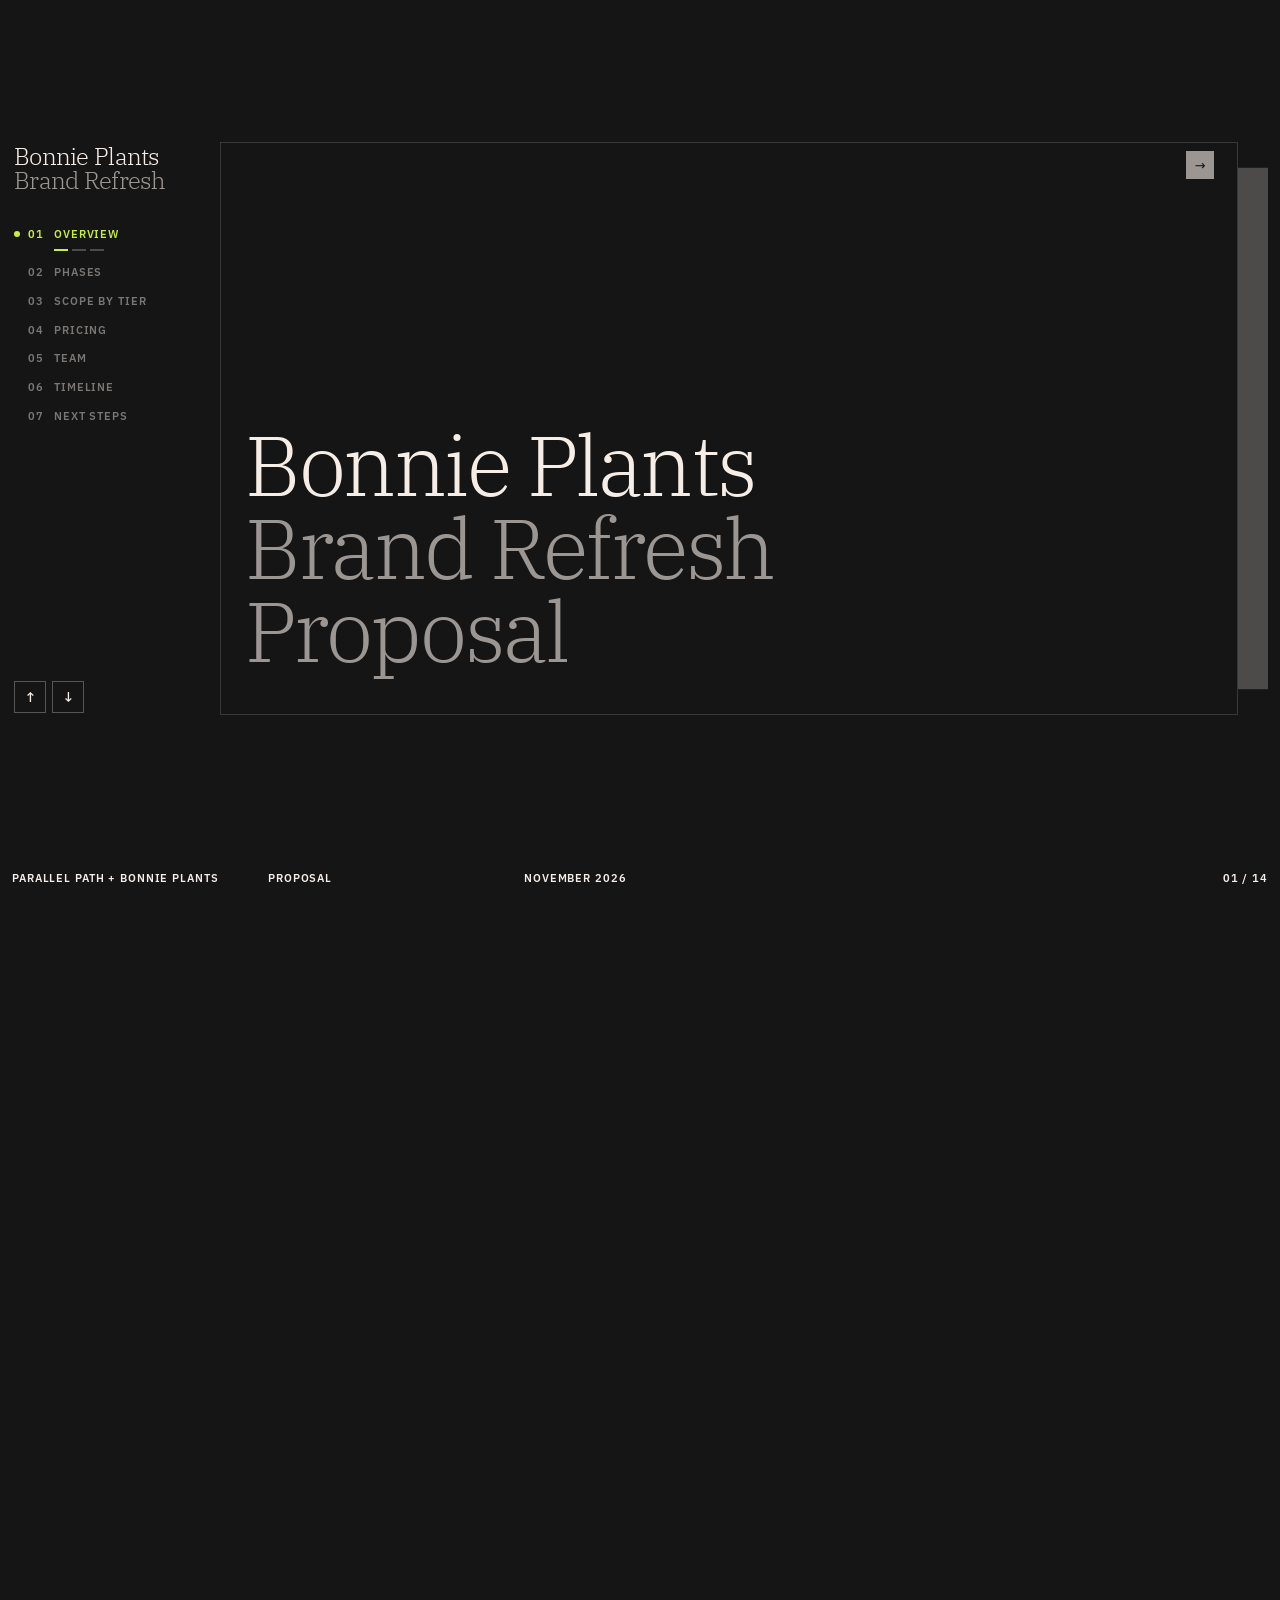
==== proposal/index.html @ 2f946bfd "Import pitch, research and proposal builds" ====
<!DOCTYPE html>
<html lang="en">
<head>
<meta charset="utf-8">
<meta name="viewport" content="width=device-width, initial-scale=1">
<meta name="robots" content="noindex, nofollow">
<meta name="description" content="Welcome to a world where wellness wins.">
<title>Bonnie Plants — Brand Refresh — Proposal</title>
<link rel="stylesheet" href="assets/css/proposal.css">
</head>
<body>

<!-- The proposal, as a deck to read ahead of a meeting. One .chapter per
     chapter, one .slide per slide. deck.js builds the index, the chapter
     label on every slide, the arrows and the page numbers. The copy in
     every slide is a placeholder. See CLAUDE.md. -->
<main class="deck" data-deck data-title="Bonnie Plants|Brand Refresh" aria-label="Bonnie Plants, Brand Refresh, Proposal">
  <div class="deck-stage">
    <nav class="deck-index" aria-label="Chapters"></nav>
    <div class="deck-frame">

      <!-- 01 Overview -->
      <section class="chapter" id="overview" data-name="Overview">

        <!-- Cover. No chapter label, no page number. -->
        <article class="slide slide-cover ground-night" data-kind="cover">
          <h1 class="display-2">
            <span>Bonnie Plants</span>
            <span class="muted">Brand Refresh</span>
            <span class="muted">Proposal</span>
          </h1>
        </article>

        <!-- What Bonnie asked for. Statement. -->
        <article class="slide ground-linen">
          <div class="cols">
            <div>
              <h2 class="display-4">What Bonnie asked for</h2>
              <p class="lead">Body copy.</p>
            </div>
            <div>
              <p class="body-large">Body copy.</p>
              <p class="body">Body copy.</p>
              <p class="body">Body copy.</p>
            </div>
          </div>
        </article>

        <!-- What Parallel Path proposes. Statement with a tile. -->
        <article class="slide ground-linen">
          <div class="cols">
            <div>
              <h2 class="display-4">What Parallel Path proposes</h2>
              <p class="lead">Body copy.</p>
            </div>
            <div>
              <p class="body-large">Body copy.</p>
              <p class="body">Body copy.</p>
              <div class="tile push">
                <h3 class="display-6">Headline</h3>
                <p class="body-small">Body copy.</p>
              </div>
            </div>
          </div>
        </article>

      </section>

      <!-- 02 Phases. One slide per phase: what happens, what Bonnie
           gets, how long it takes. -->
      <section class="chapter" id="phases" data-name="Phases">

        <article class="slide ground-linen">
          <div class="cols">
            <div>
              <h2 class="display-4">Define + Discover</h2>
              <p class="lead">Body copy.</p>
            </div>
            <div class="rows">
              <div class="row">
                <h3 class="display-6">What happens</h3>
                <ul class="lines body-small">
                  <li>Activity</li>
                  <li>Activity</li>
                  <li>Activity</li>
                </ul>
              </div>
              <div class="row">
                <h3 class="display-6">What Bonnie gets</h3>
                <ul class="lines body-small">
                  <li>Deliverable</li>
                  <li>Deliverable</li>
                  <li>Deliverable</li>
                </ul>
              </div>
              <div class="row">
                <h3 class="display-6">How long it takes</h3>
                <p class="body-small">TBD</p>
              </div>
            </div>
          </div>
        </article>

        <article class="slide ground-linen">
          <div class="cols">
            <div>
              <h2 class="display-4">Develop the Brand</h2>
              <p class="lead">Body copy.</p>
            </div>
            <div class="rows">
              <div class="row">
                <h3 class="display-6">What happens</h3>
                <ul class="lines body-small">
                  <li>Activity</li>
                  <li>Activity</li>
                  <li>Activity</li>
                </ul>
              </div>
              <div class="row">
                <h3 class="display-6">What Bonnie gets</h3>
                <ul class="lines body-small">
                  <li>Deliverable</li>
                  <li>Deliverable</li>
                  <li>Deliverable</li>
                </ul>
              </div>
              <div class="row">
                <h3 class="display-6">How long it takes</h3>
                <p class="body-small">TBD</p>
              </div>
            </div>
          </div>
        </article>

        <article class="slide ground-linen">
          <div class="cols">
            <div>
              <h2 class="display-4">Enable + Activate</h2>
              <p class="lead">Body copy.</p>
            </div>
            <div class="rows">
              <div class="row">
                <h3 class="display-6">What happens</h3>
                <ul class="lines body-small">
                  <li>Activity</li>
                  <li>Activity</li>
                  <li>Activity</li>
                </ul>
              </div>
              <div class="row">
                <h3 class="display-6">What Bonnie gets</h3>
                <ul class="lines body-small">
                  <li>Deliverable</li>
                  <li>Deliverable</li>
                  <li>Deliverable</li>
                </ul>
              </div>
              <div class="row">
                <h3 class="display-6">How long it takes</h3>
                <p class="body-small">TBD</p>
              </div>
            </div>
          </div>
        </article>

      </section>

      <!-- 03 Scope by tier. One slide per tier, one row per item in the
           RFP. -->
      <section class="chapter" id="scope" data-name="Scope by tier">

        <article class="slide ground-linen">
          <div class="cols">
            <div>
              <h2 class="display-4">Must have</h2>
              <p class="lead">Body copy.</p>
            </div>
            <div class="rows">
              <div class="row">
                <h3 class="display-6">Brand strategy</h3>
                <p class="body-small">Body copy.</p>
              </div>
              <div class="row">
                <h3 class="display-6">Master brand refresh</h3>
                <p class="body-small">Body copy.</p>
              </div>
              <div class="row">
                <h3 class="display-6">Portfolio architecture</h3>
                <p class="body-small">Body copy.</p>
              </div>
              <div class="row">
                <h3 class="display-6">Sub brand system</h3>
                <p class="body-small">Body copy.</p>
              </div>
              <div class="row">
                <h3 class="display-6">Brand and sub brand guidelines</h3>
                <p class="body-small">Body copy.</p>
              </div>
            </div>
          </div>
        </article>

        <article class="slide ground-linen">
          <div class="cols">
            <div>
              <h2 class="display-4">Should have</h2>
              <p class="lead">Body copy.</p>
            </div>
            <div class="rows">
              <div class="row">
                <h3 class="display-6">Messaging framework</h3>
                <p class="body-small">Body copy.</p>
              </div>
              <div class="row">
                <h3 class="display-6">Design principles</h3>
                <p class="body-small">Body copy.</p>
              </div>
              <div class="row">
                <h3 class="display-6">Retail and digital examples</h3>
                <p class="body-small">Body copy.</p>
              </div>
              <div class="row">
                <h3 class="display-6">Governance toolkit</h3>
                <p class="body-small">Body copy.</p>
              </div>
              <div class="row">
                <h3 class="display-6">GTM strategy</h3>
                <p class="body-small">Body copy.</p>
              </div>
            </div>
          </div>
        </article>

        <article class="slide ground-linen">
          <div class="cols">
            <div>
              <h2 class="display-4">Nice to have</h2>
              <p class="lead">Body copy.</p>
            </div>
            <div class="rows">
              <div class="row">
                <h3 class="display-6">Path to $500M vision</h3>
                <p class="body-small">Body copy.</p>
              </div>
              <div class="row">
                <h3 class="display-6">Innovation naming system</h3>
                <p class="body-small">Body copy.</p>
              </div>
              <div class="row">
                <h3 class="display-6">PR plans</h3>
                <p class="body-small">Body copy.</p>
              </div>
              <div class="row">
                <h3 class="display-6">Internal buy-in communication</h3>
                <p class="body-small">Body copy.</p>
              </div>
            </div>
          </div>
        </article>

      </section>

      <!-- 04 Pricing. A table of the three tiers. -->
      <section class="chapter" id="pricing" data-name="Pricing">

        <article class="slide ground-slate">
          <h2 class="display-4">Pricing</h2>
          <div class="push">
            <table class="table">
              <thead>
                <tr>
                  <th class="label" scope="col">Tier</th>
                  <th class="label num" scope="col">Fee</th>
                </tr>
              </thead>
              <tbody>
                <tr>
                  <td>
                    <h3 class="display-5">Must have</h3>
                    <p class="body-small muted" style="--tone: 80">Body copy.</p>
                  </td>
                  <td class="num"><p class="display-5 in-lime">Fee</p></td>
                </tr>
                <tr>
                  <td>
                    <h3 class="display-5">Should have</h3>
                    <p class="body-small muted" style="--tone: 80">Body copy.</p>
                  </td>
                  <td class="num"><p class="display-5 in-lime">Fee</p></td>
                </tr>
                <tr>
                  <td>
                    <h3 class="display-5">Nice to have</h3>
                    <p class="body-small muted" style="--tone: 80">Body copy.</p>
                  </td>
                  <td class="num"><p class="display-5 in-lime">Fee</p></td>
                </tr>
              </tbody>
            </table>
            <p class="body-small muted">Body copy.</p>
          </div>
        </article>

      </section>

      <!-- 05 Team. One column per person. -->
      <section class="chapter" id="team" data-name="Team">

        <article class="slide ground-linen">
          <h2 class="display-4">Your team at Parallel Path</h2>
          <div class="people push">
            <div class="person">
              <div class="placeholder"><span class="small-heading">Photo</span></div>
              <p class="subhead">Name</p>
              <p class="label">Role</p>
            </div>
            <div class="person">
              <div class="placeholder"><span class="small-heading">Photo</span></div>
              <p class="subhead">Name</p>
              <p class="label">Role</p>
            </div>
            <div class="person">
              <div class="placeholder"><span class="small-heading">Photo</span></div>
              <p class="subhead">Name</p>
              <p class="label">Role</p>
            </div>
            <div class="person">
              <div class="placeholder"><span class="small-heading">Photo</span></div>
              <p class="subhead">Name</p>
              <p class="label">Role</p>
            </div>
          </div>
        </article>

      </section>

      <!-- 06 Timeline. One row per milestone, the date on the left. -->
      <section class="chapter" id="timeline" data-name="Timeline">

        <article class="slide ground-linen">
          <h2 class="display-4">Timeline</h2>
          <div class="rows push">
            <div class="row pair">
              <p class="subhead">TBD</p>
              <div>
                <h3 class="display-6">Kickoff</h3>
                <p class="body-small">Body copy.</p>
              </div>
            </div>
            <div class="row pair">
              <p class="subhead">TBD</p>
              <div>
                <h3 class="display-6">Define + Discover</h3>
                <p class="body-small">Body copy.</p>
              </div>
            </div>
            <div class="row pair">
              <p class="subhead">TBD</p>
              <div>
                <h3 class="display-6">Develop the Brand</h3>
                <p class="body-small">Body copy.</p>
              </div>
            </div>
            <div class="row pair">
              <p class="subhead">TBD</p>
              <div>
                <h3 class="display-6">Enable + Activate</h3>
                <p class="body-small">Body copy.</p>
              </div>
            </div>
          </div>
        </article>

      </section>

      <!-- 07 Next steps -->
      <section class="chapter" id="next-steps" data-name="Next steps">

        <article class="slide ground-linen">
          <div class="cols">
            <div>
              <h2 class="display-4">Next steps</h2>
              <p class="lead">Body copy.</p>
            </div>
            <div class="rows">
              <div class="row">
                <h3 class="display-6">Headline</h3>
                <p class="body-small">Body copy.</p>
              </div>
              <div class="row">
                <h3 class="display-6">Headline</h3>
                <p class="body-small">Body copy.</p>
              </div>
              <div class="row">
                <h3 class="display-6">Headline</h3>
                <p class="body-small">Body copy.</p>
              </div>
            </div>
          </div>
        </article>

        <!-- Closing. The wordmark runs across the foot. -->
        <article class="slide slide-close ground-slate">
          <h2 class="display-3">Headline</h2>
          <p class="lead muted" style="--tone: 80">Body copy.</p>
          <img class="wordmark" src="assets/img/parallel-path-wordmark.svg" alt="Parallel Path">
        </article>

      </section>

    </div>
  </div>
  <div class="deck-track"></div>
</main>

<!-- The frame text. deck.js repeats these labels at the foot of every
     printed page. -->
<footer class="deck-foot label">
  <span>Parallel Path + Bonnie Plants</span>
  <span>Proposal</span>
  <span>November 2026</span>
  <span class="deck-page" aria-hidden="true"></span>
</footer>

<script src="assets/js/deck.js"></script>
</body>
</html>
---- proposal/assets/css/proposal.css ----
/* Bonnie Plants proposal deck.
   Standalone. Nothing here links to another Parallel Path page or
   stylesheet. The look is the pitch deck's: the same type classes, color
   tokens and grounds. The structure is a reading deck: chapters, an
   index beside the slides, and slides whose content reflows.

   Sizes inside a slide are written in cqw, a hundredth of the slide's
   width, so a slide scales as one piece. N cqw is N / 100 * 1920 pixels
   of the pitch deck's 1920 canvas: 1.354cqw is its 26. */

/* ---------- FONTS ----------
   IBM Plex, bundled so the deck runs offline. Latin set only.
   Open Font License in assets/fonts/OFL.txt. */
@font-face { font-family: "IBM Plex Sans"; font-weight: 400; font-style: normal; font-display: swap;
  src: url("../fonts/ibm-plex-sans-latin-400-normal.woff2") format("woff2"); }
@font-face { font-family: "IBM Plex Sans"; font-weight: 500; font-style: normal; font-display: swap;
  src: url("../fonts/ibm-plex-sans-latin-500-normal.woff2") format("woff2"); }
@font-face { font-family: "IBM Plex Sans"; font-weight: 600; font-style: normal; font-display: swap;
  src: url("../fonts/ibm-plex-sans-latin-600-normal.woff2") format("woff2"); }
@font-face { font-family: "IBM Plex Serif"; font-weight: 300; font-style: normal; font-display: swap;
  src: url("../fonts/ibm-plex-serif-latin-300-normal.woff2") format("woff2"); }
@font-face { font-family: "IBM Plex Serif"; font-weight: 300; font-style: italic; font-display: swap;
  src: url("../fonts/ibm-plex-serif-latin-300-italic.woff2") format("woff2"); }

/* ---------- TOKENS ---------- */
:root {
  color-scheme: dark;

  /* Parallel Path brand colors, as in the pitch deck. */
  --night:  #151515;
  --linen:  #F6EDE6;
  --slate:  #233D4D;  /* Cadet */
  --teal:   #3C6E71;  /* Current. Not used on this deck. */
  --lime:   #C6EB4C;  /* Spring. Dark grounds only, on whole elements. */
  --coral:  #E1885E;
  --sand:   #D0A684;
  --oat:    #E6DACB;  /* Placeholder blocks and tiles */

  --serif: "IBM Plex Serif", Georgia, serif;
  --sans:  "IBM Plex Sans", system-ui, sans-serif;

  --gap: 12px;      /* around the deck and between stacked slides */
  --foot-h: 44px;   /* the footer, while the deck is live */
}

/* ---------- PAGE ----------
   Night around the slides, as around the pitch deck. */
html { background: var(--night); -webkit-text-size-adjust: 100%; }
body {
  margin: 0;
  padding: var(--gap);
  background: var(--night);
  color: var(--linen);
  font-family: var(--sans);
  -webkit-font-smoothing: antialiased;
  text-rendering: optimizeLegibility;
}
* { box-sizing: border-box; }
img { display: block; max-width: 100%; }

/* ---------- DECK ----------
   <main class="deck" data-deck data-title="Client|Project">
     <div class="deck-stage">
       <nav class="deck-index"> built by deck.js </nav>
       <div class="deck-frame">
         <section class="chapter" data-name="..."> one or more .slide </section>
       </div>
     </div>
     <div class="deck-track"> built by deck.js </div>
   </main>
   <footer class="deck-foot label"> the frame text </footer>

   Without the script, on a small screen, and on paper, the slides run
   one after another. With the script on a wide screen the deck goes
   live (see LIVE). */
.deck { --step: 78svh; position: relative; max-width: 1640px; margin: 0 auto; }
.deck-index, .deck-track { display: none; }
.deck-frame { container-type: inline-size; display: flex; flex-direction: column; gap: var(--gap); }
.chapter { display: flex; flex-direction: column; gap: var(--gap); scroll-margin-top: var(--gap); }

/* ---------- SLIDE ----------
   A flex column. Content starts under the chapter label and reflows
   with the slide. --floor is 1 while the slides run as a plain stack,
   where each size holds a minimum in pixels and a slide grows to fit
   its content. Live and on paper it is 0, so the slide is a fixed 16:9
   and every size scales with it. */
.slide {
  --bg: var(--linen);
  --ink: var(--slate);
  --mark: var(--slate);
  --floor: 1;
  --sw: 100cqw;                                /* the slide's own width */
  --rule: max(0.104cqw, 1px);                  /* the pitch deck's 2 */
  --soft: color-mix(in srgb, var(--ink) 30%, transparent);
  position: relative;
  container-type: inline-size;
  overflow: clip;
  display: flex;
  flex-direction: column;
  aspect-ratio: 16 / 9;
  /* The pitch deck's content area: 100 down, 48 in, 80 up. */
  padding:
    max(calc(var(--sw) * 0.052), calc(56px * var(--floor)))
    max(calc(var(--sw) * 0.025), calc(20px * var(--floor)))
    max(calc(var(--sw) * 0.042), calc(28px * var(--floor)));
  background: var(--bg);
  color: var(--ink);
}
.slide * { margin: 0; }

/* Grounds. One per slide. Light grounds take Slate ink. Dark grounds
   take Linen ink, and Lime is theirs alone. */
.ground-linen   { --bg: var(--linen); --ink: var(--slate); --mark: var(--slate); }
.ground-lime    { --bg: var(--lime);  --ink: var(--slate); --mark: var(--slate); }
.ground-coral   { --bg: var(--coral); --ink: var(--slate); --mark: var(--slate); }
.ground-night   { --bg: var(--night); --ink: var(--linen); --mark: var(--lime); }
.ground-slate   { --bg: var(--slate); --ink: var(--linen); --mark: var(--lime); }
/* Kept so every ground class from the pitch deck exists here. Teal is
   not used on this deck. */
.ground-teal    { --bg: var(--teal);  --ink: var(--linen); --mark: var(--lime); }

/* A Night slide on the Night page shows its edge. */
@media screen {
  .ground-night { outline: 1px solid color-mix(in srgb, var(--linen) 16%, transparent); outline-offset: -1px; }
}

/* ---------- FRAME ----------
   Written by deck.js on every slide. Never write it by hand. */

/* The chapter label, top left: "02  Phases". */
.slide-head {
  position: absolute;
  top: max(1.56cqw, calc(20px * var(--floor)));
  left: max(2.5cqw, calc(20px * var(--floor)));
  white-space: pre;
}
/* The print line at the foot. The footer's labels and the page number,
   on the pitch deck's five columns. Shown only on paper. */
.slide-foot {
  display: none;
  position: absolute;
  left: 2.5cqw;
  right: 2.5cqw;
  bottom: 1.56cqw;
  grid-template-columns: repeat(5, 1fr);
}
.slide-foot .slide-page { grid-column: 5; justify-self: end; }
/* The arrows that move one slide. Shown only while live. */
.slide-nav { display: none; }

/* The footer. The frame text, in the label style. Stacked, it closes
   the page. Live, it pins to the foot of the window (see LIVE). */
.deck-foot {
  max-width: 1640px;
  margin: 0 auto;
  padding: 20px 0 8px;
  display: flex;
  flex-wrap: wrap;
  gap: 6px 32px;
}

/* ---------- TYPE ----------
   The pitch deck's classes and faces. Each size is the pitch deck's,
   over 1920, with a minimum for the stacked run. */
.display-1, .display-2, .display-3, .display-4, .display-5, .display-6, .quote {
  font-family: var(--serif);
  font-weight: 300;
  line-height: 0.98;
  letter-spacing: -0.03em;
  /* Browsers drop the fi and fl ligatures once type is letter-spaced. */
  font-feature-settings: "liga" 1;
}
.display-1 { font-size: max(11.25cqw, calc(56px * var(--floor))); }
.display-2 { font-size: max(8.75cqw,  calc(48px * var(--floor))); }
.display-3 { font-size: max(7.08cqw,  calc(42px * var(--floor))); }
.display-4 { font-size: max(5.42cqw,  calc(36px * var(--floor))); }
.display-5 { font-size: max(3.54cqw,  calc(28px * var(--floor))); }
.display-6 { font-size: max(2.19cqw,  calc(22px * var(--floor))); }
.quote     { font-size: max(5.42cqw,  calc(32px * var(--floor))); font-style: italic; }

.lead          { font: 500 max(2.08cqw,  calc(20px * var(--floor))) / 1.2  var(--sans); letter-spacing: -0.01em; font-feature-settings: "liga" 1; }
.subhead       { font: 500 max(1.56cqw,  calc(18px * var(--floor))) / 1.34 var(--sans); letter-spacing: -0.01em; font-feature-settings: "liga" 1; }
.small-heading { font: 500 max(1.04cqw,  calc(14px * var(--floor))) / 1.34 var(--sans); }
.body-large    { font: 400 max(1.875cqw, calc(19px * var(--floor))) / 1.24 var(--sans); }
.body          { font: 400 max(1.354cqw, calc(16px * var(--floor))) / 1.34 var(--sans); }
.body-small    { font: 400 max(1.25cqw,  calc(15px * var(--floor))) / 1.34 var(--sans); }
.label {
  font: 600 max(0.625cqw, 10px) / 1.34 var(--sans);
  letter-spacing: 0.08em;
  text-transform: uppercase;
}
/* Outside a slide the label has no slide to scale with. */
.deck-foot, .deck-index { font-size: 11px; }

/* Secondary text. The ink at 60 percent. For another strength, set
   --tone: <p class="muted" style="--tone: 80">. */
.muted { color: color-mix(in srgb, var(--ink) calc(var(--tone, 60) * 1%), transparent); }

/* Color on a whole element. Lime on dark grounds only. */
.in-lime  { color: var(--lime); }
.in-linen { color: var(--linen); }
.in-night { color: var(--night); }
.in-slate { color: var(--slate); }

/* ---------- LAYOUT ----------
   A slide is its headline, then one block. Text runs in two columns at
   most. Cards and panels stack, never side by side. */

/* Space under a headline, and between the paragraphs that follow. */
.slide > :is(h1, h2) + *,
.cols > * > :is(h1, h2) + * { margin-top: max(1.67cqw, calc(16px * var(--floor))); }
.slide p + p,
.slide p + .tile,
.slide .tile + p { margin-top: max(1.04cqw, calc(12px * var(--floor))); }
.slide p { max-width: 38em; }

/* Two columns. Headline and lead on the left, the block on the right,
   as on the pitch deck's "Rows, a title and a line". */
.cols {
  flex: 1 1 auto;
  min-height: 0;
  display: grid;
  grid-template-columns: 1fr 1fr;
  column-gap: 4.17cqw;
}
.cols > * { display: flex; flex-direction: column; min-width: 0; min-height: 0; }

/* Pushes a block to the foot of the slide or of its column. The padding
   holds a gap above it when the slide grows to fit. */
.push { margin-top: auto !important; padding-top: max(2.9cqw, calc(28px * var(--floor))); }

/* ---------- BLOCKS ---------- */

/* Ruled rows. A thin rule the full width of the column, a serif title,
   and a line or a list beneath. */
.rows { display: flex; flex-direction: column; }
.row {
  border-top: var(--rule) solid var(--ink);
  padding: max(1.25cqw, calc(14px * var(--floor))) 0 max(1.56cqw, calc(18px * var(--floor)));
}
.row > * + *,
.row.pair > div > * + * { margin-top: max(0.63cqw, calc(8px * var(--floor))); }

/* A row with a date or a short label on the left. */
.row.pair {
  display: grid;
  grid-template-columns: 30% 1fr;
  column-gap: 2.08cqw;
  align-items: baseline;
}
.row.pair > * + * { margin-top: 0; }

/* A list inside a row or a column. One item per line, a soft rule
   between. */
.lines { list-style: none; padding: 0; }
.lines li { padding: max(0.52cqw, calc(7px * var(--floor))) 0; }
.lines li:first-child { padding-top: 0; }
.lines li:last-child { padding-bottom: 0; }
.lines li + li { border-top: var(--rule) solid var(--soft); }

/* A table. Label headings, ruled rows, figures on the right. */
.table { width: 100%; border-collapse: collapse; }
.table th { padding: 0 0 max(0.83cqw, calc(10px * var(--floor))); text-align: left; }
.table td {
  border-top: var(--rule) solid var(--ink);
  padding: max(1.25cqw, calc(14px * var(--floor))) 0 max(1.56cqw, calc(18px * var(--floor)));
  vertical-align: top;
}
.table td > * + * { margin-top: max(0.63cqw, calc(8px * var(--floor))); }
.table .num { text-align: right; white-space: nowrap; padding-left: 2.08cqw; }
.table + p { margin-top: max(1.25cqw, calc(14px * var(--floor))); }

/* A flat sand panel behind a title and a line. Full width of its
   column. .is-tint is for dark grounds. */
.tile {
  padding: max(1.67cqw, calc(18px * var(--floor)));
  background: var(--oat);
  color: var(--slate);
}
.tile > * + * { margin-top: max(0.63cqw, calc(8px * var(--floor))); }
.tile.is-tint { background: color-mix(in srgb, var(--ink) 12%, transparent); color: var(--ink); }

/* Where an image, a chart or a photo goes once it exists. The label
   inside says what belongs there. .is-tint is for dark grounds. */
.placeholder {
  padding: max(1.25cqw, calc(12px * var(--floor)));
  background: var(--oat);
  color: var(--slate);
}
.placeholder.is-tint { background: color-mix(in srgb, var(--ink) 12%, transparent); color: var(--ink); }
/* A photo. It fills its box and crops to fit. */
.photo { width: 100%; object-fit: cover; }

/* People. One column per person: a photo block, a name, a role. The
   blocks give up height before the slide overflows, so three to six
   people fit one row. */
.people {
  flex: 0 1 auto;
  min-height: 0;
  display: grid;
  grid-auto-flow: column;
  grid-auto-columns: minmax(0, 1fr);
  grid-template-rows: minmax(0, 1fr);
  column-gap: 1.25cqw;
}
.person { display: flex; flex-direction: column; min-height: 0; }
.person > .placeholder,
.person > .photo { flex: 0 1 auto; min-height: 0; aspect-ratio: 3 / 4; }
.person > .subhead { margin-top: max(1.15cqw, calc(12px * var(--floor))); }
.person > .label { margin-top: max(0.42cqw, calc(4px * var(--floor))); }

/* ---------- COVER AND CLOSE ---------- */

/* The cover. The title sits at the foot, one line per part: client,
   project, page. An <img class="slide-media"> ahead of the title fills
   the slide behind it. */
.slide-cover { justify-content: flex-end; }
.slide-cover h1 { position: relative; }
.slide-cover h1 > span { display: block; }
.slide-media {
  position: absolute;
  inset: 0;
  width: 100%;
  height: 100%;
  max-width: none;
  object-fit: cover;
  opacity: 0.5;
}

/* The closing slide. The Parallel Path wordmark runs the full width of
   the foot and off its edges, as on the pitch deck's opening slide. */
.slide-close { padding-bottom: 19cqw; }
.wordmark {
  position: absolute;
  left: -2.03cqw;
  bottom: -2.5cqw;
  width: 104.06cqw;
  max-width: none;
}

/* ---------- LIVE ----------
   A wide screen with the script running. The stage sticks under the top
   of the window and shows one slide at a time. The footer pins to the
   foot of the window, so it frames every slide. */
@media screen {
  html:has(.deck.is-live) { scroll-snap-type: y proximity; }
  body:has(.deck.is-live) { padding-bottom: calc(var(--foot-h) + var(--gap)); }
  body:has(.deck.is-live) .deck-foot {
    position: fixed;
    left: 0;
    right: 0;
    bottom: 0;
    z-index: 60;
    max-width: none;
    height: var(--foot-h);
    margin: 0;
    padding: 0 max(var(--gap), calc((100% - 1640px) / 2));
    display: grid;
    grid-template-columns: repeat(5, minmax(max-content, 1fr));
    align-items: center;
    gap: 0 24px;
    background: var(--night);
  }
  body:has(.deck.is-live) .deck-page { grid-column: 5; justify-self: end; font-variant-numeric: tabular-nums; }

  .deck.is-live {
    --stage-top: var(--gap);
    --stage-h: calc(100svh - var(--foot-h) - 2 * var(--gap));
  }
  .deck.is-live .deck-stage {
    position: sticky;
    top: var(--stage-top);
    height: var(--stage-h);
    display: grid;
    grid-template-columns: 196px 1fr;
    gap: var(--gap);
    align-items: center;
  }
  .deck.is-live .deck-track { display: block; margin-top: calc(-1 * var(--stage-h)); pointer-events: none; }
  .deck-stop { height: var(--step); scroll-snap-align: start; scroll-margin-top: var(--stage-top); }
  .deck-stop:last-child { height: var(--stage-h); }

  /* The index. The deck title, then the chapters in the label style of
     the pitch deck's section strip: quiet until current, then Lime with
     a dot. A pip per slide under the current chapter. */
  .deck.is-live .deck-index {
    display: flex;
    flex-direction: column;
    height: var(--slide-h, 100%);
    overflow: auto;
    padding: 2px 12px 2px 2px;
    position: relative;
    z-index: 5;
  }
  .deck-title {
    display: block;
    padding-bottom: 28px;
    font: 300 24px / 1.02 var(--serif);
    letter-spacing: -0.03em;
    font-feature-settings: "liga" 1;
    color: var(--linen);
    text-decoration: none;
  }
  .deck-title span { display: block; }
  .deck-title span + span { color: color-mix(in srgb, var(--linen) 60%, transparent); }
  .deck-link {
    display: grid;
    grid-template-columns: 26px 1fr;
    padding: 7px 0 7px 14px;
    position: relative;
    font: 600 11px / 1.34 var(--sans);
    letter-spacing: 0.08em;
    text-transform: uppercase;
    font-variant-numeric: tabular-nums;
    color: color-mix(in srgb, var(--linen) 45%, transparent);
    text-decoration: none;
    transition: color 0.2s ease;
  }
  .deck-link:hover { color: var(--linen); }
  .deck-link.on { color: var(--lime); }
  .deck-link.on::before {
    content: "";
    position: absolute;
    left: 0;
    top: 11px;
    width: 6px;
    height: 6px;
    border-radius: 50%;
    background: currentColor;
  }
  .deck-pips { grid-column: 2; display: none; gap: 4px; margin-top: 7px; }
  .deck-link.on .deck-pips { display: flex; }
  .deck-pips i { width: 14px; height: 2px; background: color-mix(in srgb, var(--linen) 25%, transparent); }
  .deck-pips i.on { background: var(--lime); }
  .deck-ctrl { margin-top: auto; padding-top: 14px; display: flex; gap: 6px; }

  /* Arrow buttons. Square, a thin rule around. */
  .deck-btn {
    appearance: none;
    -webkit-appearance: none;
    margin: 0;
    padding: 0;
    width: 32px;
    height: 32px;
    border: 1px solid color-mix(in srgb, var(--linen) 30%, transparent);
    border-radius: 0;
    background: transparent;
    color: var(--linen);
    font: 500 15px / 1 var(--sans);
    cursor: pointer;
    display: inline-grid;
    place-items: center;
    transition: border-color 0.15s ease, opacity 0.15s ease;
  }
  .deck-btn:hover { border-color: var(--linen); }
  .deck-btn:disabled { opacity: 0.35; cursor: default; border-color: color-mix(in srgb, var(--linen) 30%, transparent); }
  .deck-btn:focus-visible, .deck-index a:focus-visible { outline: 2px solid var(--lime); outline-offset: 2px; }

  /* The arrows inside a slide, top right, in the slide's own ink.
     Forward is the main move, so it is solid. */
  .deck.is-live .slide-nav {
    display: flex;
    gap: 6px;
    position: absolute;
    top: max(0.94cqw, 9px);
    right: 2.5cqw;
    z-index: 2;
    opacity: 0.6;
    transition: opacity 0.15s ease;
  }
  .deck.is-live .slide-nav:hover, .deck.is-live .slide-nav:focus-within { opacity: 1; }
  .slide-nav .deck-btn {
    width: max(2.2cqw, 28px);
    height: max(2.2cqw, 28px);
    font-size: max(1.04cqw, 13px);
    border-color: color-mix(in srgb, var(--ink) 35%, transparent);
    color: var(--ink);
  }
  .slide-nav .deck-btn:hover { border-color: var(--ink); }
  .slide-nav .deck-btn:not(.back) { background: var(--ink); border-color: var(--ink); color: var(--bg); }
  .slide-nav .deck-btn[hidden] { display: none; }
  .slide-nav .deck-btn:focus-visible { outline-color: var(--ink); }

  /* The frame. Chapters stack in one place and the current one shows.
     Room is left to the right of the slide for the slides behind it. */
  .deck.is-live .deck-frame { display: block; position: relative; align-self: stretch; container-type: size; }
  .deck.is-live .chapter {
    position: absolute;
    inset: 0;
    display: grid;
    place-items: center start;
    opacity: 0;
    visibility: hidden;
    transform: translateY(48px);
    transition: opacity 0.4s ease, transform 0.6s cubic-bezier(0.2, 0.7, 0.2, 1), visibility 0s linear 0.6s;
  }
  .deck.is-live .chapter.is-past { transform: translateY(-48px); }
  .deck.is-live .chapter.is-on { opacity: 1; visibility: visible; transform: none; transition-delay: 0s; }
  .deck.is-live .slide {
    --floor: 0;
    --sw: min(100cqw - 30px, 100cqh * 16 / 9);
    grid-area: 1 / 1;
    width: var(--sw);
    transform-origin: 100% 50%;
    transition: transform 0.55s cubic-bezier(0.2, 0.7, 0.2, 1), opacity 0.4s ease;
  }
  /* The slides still to come in the chapter sit behind the current one
     and show their edge only, each a step dimmer. */
  .deck.is-live .slide[data-depth="0"] { z-index: 3; }
  .deck.is-live .slide[data-depth="1"] { z-index: 2; opacity: 0.5; transform: translateX(15px) scale(0.955); }
  .deck.is-live .slide[data-depth="2"] { z-index: 1; opacity: 0.25; transform: translateX(30px) scale(0.91); }
  .deck.is-live .slide[data-depth="far"] { opacity: 0; transform: translateX(40px) scale(0.88); }
  .deck.is-live .slide[data-depth="past"] { z-index: 4; opacity: 0; transform: translateX(-28px) scale(0.98); pointer-events: none; transition: transform 0.45s cubic-bezier(0.2, 0.7, 0.2, 1), opacity 0.25s ease; }
  .deck.is-live .slide:not([data-depth="0"]) > * { opacity: 0; transition: opacity 0.2s ease; }
  .deck.is-live .slide > * { transition: opacity 0.35s ease 0.1s; }
  .deck.is-live .slide > .slide-nav { transition: opacity 0.15s ease; }
}
@media screen and (prefers-reduced-motion: reduce) {
  .deck.is-live .chapter, .deck.is-live .slide, .deck.is-live .slide > * { transition: none; }
  .deck.is-live .chapter { transform: none; }
}

/* ---------- PHONE ----------
   The slides run as cards and drop the 16:9 frame, which would set the
   type too small to read. Two columns become one. Screen only, so a
   print from a narrow window still gets full slides. */
@media screen and (max-width: 820px) {
  :root { --gap: 8px; }
  .slide { aspect-ratio: auto; }
  .slide-cover { min-height: 100vw; }
  .cols { grid-template-columns: 1fr; row-gap: 28px; }
  .row.pair { grid-template-columns: 1fr; row-gap: 6px; }
  .people { grid-auto-flow: row; grid-template-columns: 1fr 1fr; grid-template-rows: none; gap: 20px 12px; }
  .deck-foot { padding: 16px 4px 8px; }
}

/* ---------- PRINT ----------
   Print to PDF gives one slide per page, at 16 by 9 inches, every slide
   fully shown. */
@page { size: 16in 9in; margin: 0; }
@media print {
  html, body { background: none; }
  body { padding: 0; }
  * { -webkit-print-color-adjust: exact; print-color-adjust: exact; }
  .deck { max-width: none; margin: 0; }
  .deck-index, .deck-track, .deck-foot, .slide-nav { display: none !important; }
  .deck-stage, .deck-frame, .chapter { display: block; }
  /* A container cannot break across pages, so the frame stops being one. */
  .deck-frame { container-type: normal; }
  .slide {
    --floor: 0;
    --sw: 16in;
    width: 16in;
    height: 9in;
    aspect-ratio: auto;
    margin: 0;
    overflow: hidden;
    break-after: page;
  }
  .chapter:last-child .slide:last-child { break-after: auto; }
  .slide-foot { display: grid; }
  /* The wordmark fills the foot of the closing slide, so the line stays off it. */
  .slide-close .slide-foot { display: none; }
}
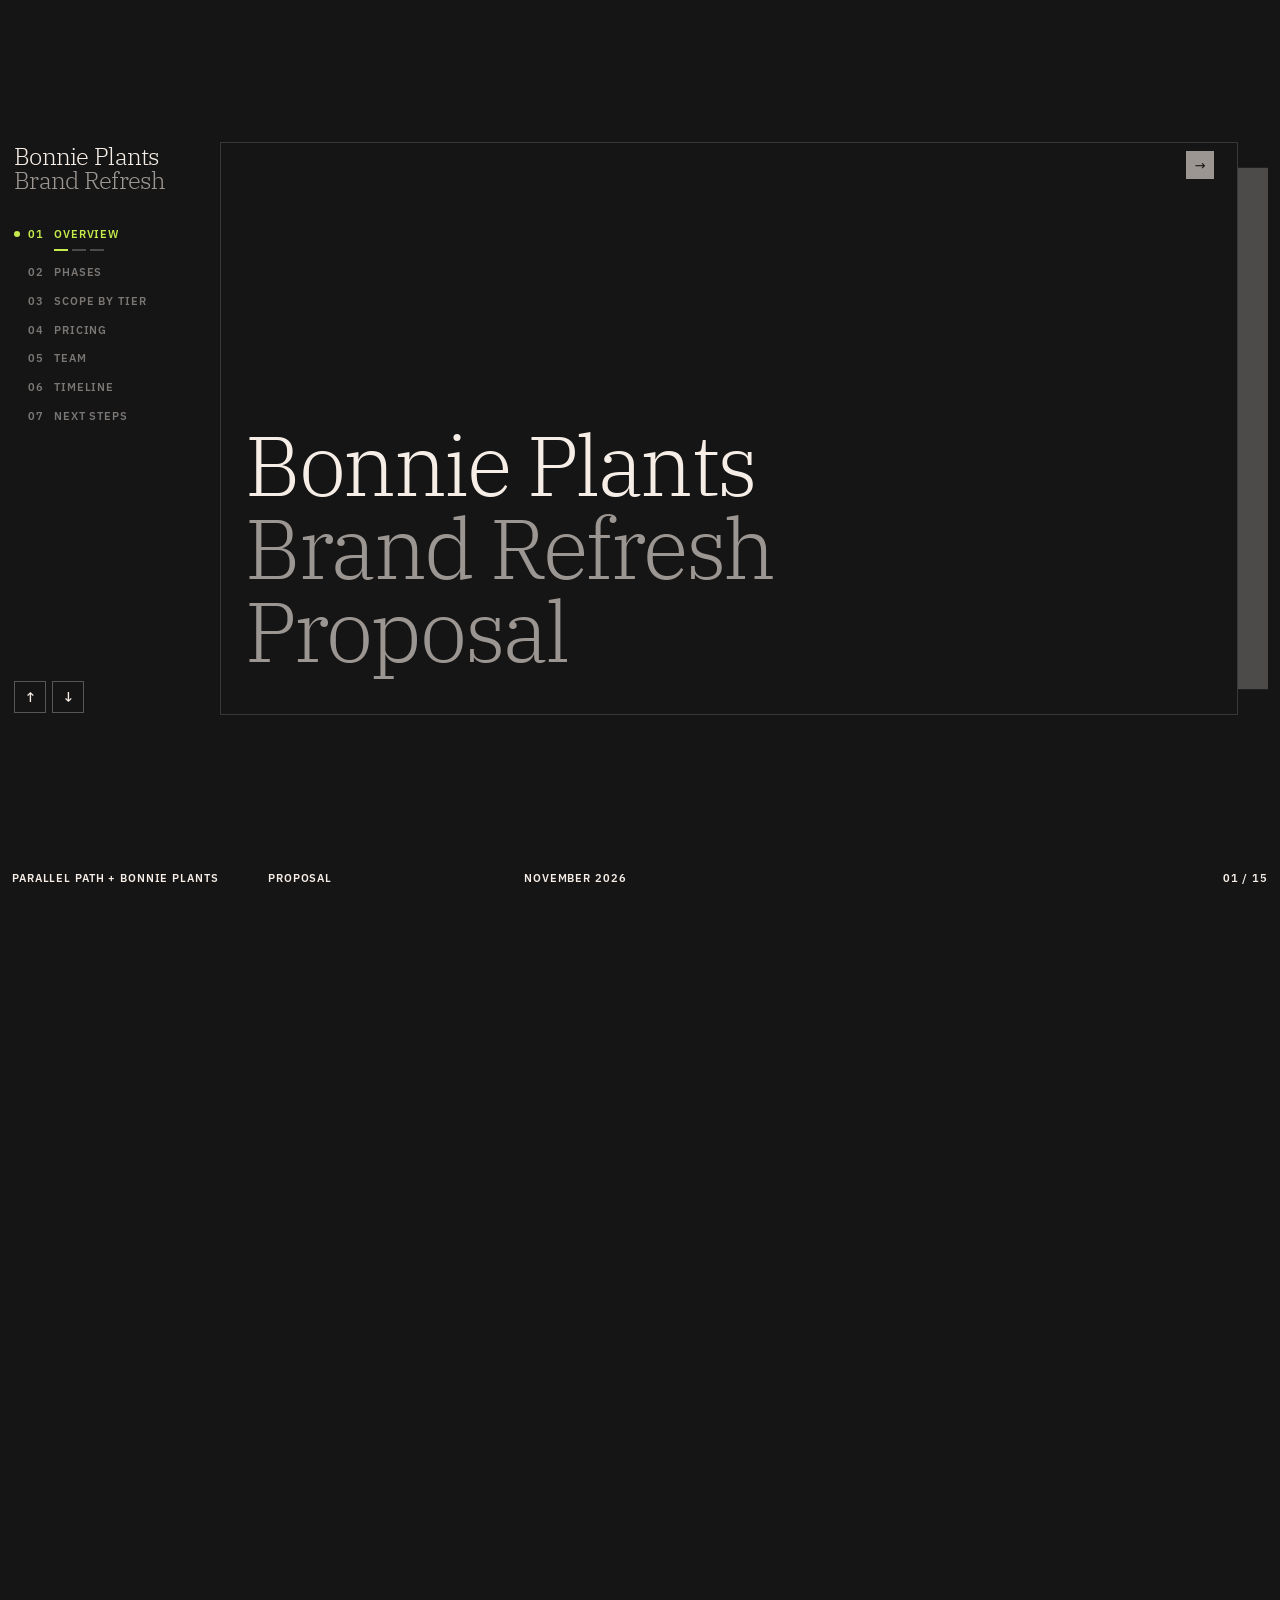
==== commit 586d04be: "Proposal: timing to match Bonnie's brief; sharper headshots" ====
--- a/proposal/index.html
+++ b/proposal/index.html
@@ -4,8 +4,8 @@
 <meta charset="utf-8">
 <meta name="viewport" content="width=device-width, initial-scale=1">
 <meta name="robots" content="noindex, nofollow">
-<meta name="description" content="Welcome to a world where wellness wins.">
-<title>Bonnie Plants — Brand Refresh — Proposal</title>
+<meta name="description" content="Scope, timing and pricing for the Bonnie Plants brand refresh.">
+<title>Bonnie Plants: Brand Refresh Proposal</title>
 <link rel="stylesheet" href="assets/css/proposal.css">
 </head>
 <body>
@@ -36,12 +36,15 @@
           <div class="cols">
             <div>
               <h2 class="display-4">What Bonnie asked for</h2>
-              <p class="lead">Body copy.</p>
-            </div>
-            <div>
-              <p class="body-large">Body copy.</p>
-              <p class="body">Body copy.</p>
-              <p class="body">Body copy.</p>
+              <p class="lead">A refresh that makes Bonnie the trusted live-goods lifestyle brand for every gardener.</p>
+            </div>
+            <div>
+              <p class="body-large">A brand strategy and master brand refresh, a clear portfolio and sub-brand system, and guidelines your teams can put to work.</p>
+              <p class="body">Success means the brand builds relevance, creates portfolio clarity and enables execution. It should strengthen trust, inspire casual gardeners, clarify the portfolio, take Bonnie beyond edibles, work across channels and earn adoption inside Bonnie.</p>
+              <div class="tile push">
+                <h3 class="display-6">$300k, in three phases</h3>
+                <p class="body-small">$100k each for Define + Discover, Develop the Brand and Enable + Activate. Each phase starts once the one before it is approved.</p>
+              </div>
             </div>
           </div>
         </article>
@@ -51,51 +54,57 @@
           <div class="cols">
             <div>
               <h2 class="display-4">What Parallel Path proposes</h2>
-              <p class="lead">Body copy.</p>
-            </div>
-            <div>
-              <p class="body-large">Body copy.</p>
-              <p class="body">Body copy.</p>
+              <p class="lead">A refresh built in three phases, with your team at every step.</p>
+            </div>
+            <div>
+              <p class="body-large">This outline maps the refresh to the phases and priorities in your brief. We like to build scope together, so treat it as a starting point with approximate timing.</p>
+              <p class="body">Each phase builds on the last. We start by understanding your customers, channel partners and business. We refresh the brand on that footing. Then we help your teams take it to market.</p>
               <div class="tile push">
-                <h3 class="display-6">Headline</h3>
-                <p class="body-small">Body copy.</p>
-              </div>
-            </div>
-          </div>
-        </article>
-
-      </section>
-
-      <!-- 02 Phases. One slide per phase: what happens, what Bonnie
-           gets, how long it takes. -->
+                <h3 class="display-6">Kickoff in early December</h3>
+                <p class="body-small">Final timing gets set with your team, based on stakeholder availability, business priorities and the time each step needs.</p>
+              </div>
+            </div>
+          </div>
+        </article>
+
+      </section>
+
+      <!-- 02 Phases. One slide per phase: the purpose on the left, the work on the right. -->
       <section class="chapter" id="phases" data-name="Phases">
 
         <article class="slide ground-linen">
           <div class="cols">
             <div>
               <h2 class="display-4">Define + Discover</h2>
-              <p class="lead">Body copy.</p>
-            </div>
-            <div class="rows">
-              <div class="row">
-                <h3 class="display-6">What happens</h3>
-                <ul class="lines body-small">
-                  <li>Activity</li>
-                  <li>Activity</li>
-                  <li>Activity</li>
-                </ul>
-              </div>
-              <div class="row">
-                <h3 class="display-6">What Bonnie gets</h3>
-                <ul class="lines body-small">
-                  <li>Deliverable</li>
-                  <li>Deliverable</li>
-                  <li>Deliverable</li>
-                </ul>
-              </div>
-              <div class="row">
-                <h3 class="display-6">How long it takes</h3>
-                <p class="body-small">TBD</p>
+              <p class="lead">Deeply understand the consumer, the channel partners, the brand and business priorities to guide a thoughtful refresh of the brand.</p>
+            </div>
+            <div class="rows">
+              <div class="row">
+                <h3 class="display-6">The business and the brand</h3>
+                <ul class="lines body-small">
+                  <li>Business plan review and KPIs</li>
+                  <li>Brand immersion with the Bonnie team</li>
+                  <li>Brand Reciprocity Framework assessment</li>
+                </ul>
+              </div>
+              <div class="row">
+                <h3 class="display-6">The customer</h3>
+                <ul class="lines body-small">
+                  <li>Review of existing research and potential gaps</li>
+                  <li>Audience profiling</li>
+                </ul>
+              </div>
+              <div class="row">
+                <h3 class="display-6">The market</h3>
+                <ul class="lines body-small">
+                  <li>Retail environments and the media landscape</li>
+                  <li>Digital experience</li>
+                  <li>Competitive assessment</li>
+                </ul>
+              </div>
+              <div class="row">
+                <h3 class="display-6">Fee and timing</h3>
+                <p class="body-small">$100k. December and January, ending in strategy approval in January or February.</p>
               </div>
             </div>
           </div>
@@ -105,28 +114,35 @@
           <div class="cols">
             <div>
               <h2 class="display-4">Develop the Brand</h2>
-              <p class="lead">Body copy.</p>
-            </div>
-            <div class="rows">
-              <div class="row">
-                <h3 class="display-6">What happens</h3>
-                <ul class="lines body-small">
-                  <li>Activity</li>
-                  <li>Activity</li>
-                  <li>Activity</li>
-                </ul>
-              </div>
-              <div class="row">
-                <h3 class="display-6">What Bonnie gets</h3>
-                <ul class="lines body-small">
-                  <li>Deliverable</li>
-                  <li>Deliverable</li>
-                  <li>Deliverable</li>
-                </ul>
-              </div>
-              <div class="row">
-                <h3 class="display-6">How long it takes</h3>
-                <p class="body-small">TBD</p>
+              <p class="lead">Refresh the brand to meet the evolving marketplace and introduce new consumers to what’s possible.</p>
+            </div>
+            <div class="rows">
+              <div class="row">
+                <h3 class="display-6">Foundation</h3>
+                <ul class="lines body-small">
+                  <li>Position: idea, audience, archetype</li>
+                  <li>Story: vision, promise, belief</li>
+                  <li>Platform: values, actions, personality</li>
+                </ul>
+              </div>
+              <div class="row">
+                <h3 class="display-6">Identity and portfolio</h3>
+                <ul class="lines body-small">
+                  <li>Identity system</li>
+                  <li>Portfolio architecture and design principles</li>
+                  <li>Sub-brand system</li>
+                </ul>
+              </div>
+              <div class="row">
+                <h3 class="display-6">Guidelines and examples</h3>
+                <ul class="lines body-small">
+                  <li>Brand and sub-brand guidelines</li>
+                  <li>Retail and digital examples</li>
+                </ul>
+              </div>
+              <div class="row">
+                <h3 class="display-6">Fee and timing</h3>
+                <p class="body-small">$100k. Spring 2027, ahead of your launch.</p>
               </div>
             </div>
           </div>
@@ -136,65 +152,64 @@
           <div class="cols">
             <div>
               <h2 class="display-4">Enable + Activate</h2>
-              <p class="lead">Body copy.</p>
-            </div>
-            <div class="rows">
-              <div class="row">
-                <h3 class="display-6">What happens</h3>
-                <ul class="lines body-small">
-                  <li>Activity</li>
-                  <li>Activity</li>
-                  <li>Activity</li>
-                </ul>
-              </div>
-              <div class="row">
-                <h3 class="display-6">What Bonnie gets</h3>
-                <ul class="lines body-small">
-                  <li>Deliverable</li>
-                  <li>Deliverable</li>
-                  <li>Deliverable</li>
-                </ul>
-              </div>
-              <div class="row">
-                <h3 class="display-6">How long it takes</h3>
-                <p class="body-small">TBD</p>
-              </div>
-            </div>
-          </div>
-        </article>
-
-      </section>
-
-      <!-- 03 Scope by tier. One slide per tier, one row per item in the
-           RFP. -->
+              <p class="lead">Create a systematic go-to-market strategy to maximize the brand refresh and grow the consumer base.</p>
+              <p class="body push muted" style="--tone: 80">Ongoing marketing, media and activation support follows this phase and gets scoped separately.</p>
+            </div>
+            <div class="rows">
+              <div class="row">
+                <h3 class="display-6">Strategy</h3>
+                <ul class="lines body-small">
+                  <li>Brand activation strategy</li>
+                  <li>GTM strategy</li>
+                  <li>Content and messaging framework</li>
+                </ul>
+              </div>
+              <div class="row">
+                <h3 class="display-6">Tools for your teams</h3>
+                <ul class="lines body-small">
+                  <li>Governance toolkit</li>
+                  <li>Internal communications plan</li>
+                </ul>
+              </div>
+              <div class="row">
+                <h3 class="display-6">Fee and timing</h3>
+                <p class="body-small">$100k. Your FY2028, as your brief budgets it.</p>
+              </div>
+            </div>
+          </div>
+        </article>
+
+      </section>
+
+      <!-- 03 Scope by tier. One slide per tier, one row per item in the brief, each saying where it's delivered. -->
       <section class="chapter" id="scope" data-name="Scope by tier">
 
         <article class="slide ground-linen">
           <div class="cols">
             <div>
               <h2 class="display-4">Must have</h2>
-              <p class="lead">Body copy.</p>
+              <p class="lead">Every must-have is in the plan, most of it in Develop the Brand.</p>
             </div>
             <div class="rows">
               <div class="row">
                 <h3 class="display-6">Brand strategy</h3>
-                <p class="body-small">Body copy.</p>
+                <p class="body-small">Develop the Brand: the foundation of position, story and platform. Enable + Activate turns it into a brand activation strategy.</p>
               </div>
               <div class="row">
                 <h3 class="display-6">Master brand refresh</h3>
-                <p class="body-small">Body copy.</p>
+                <p class="body-small">Develop the Brand: the foundation and identity system.</p>
               </div>
               <div class="row">
                 <h3 class="display-6">Portfolio architecture</h3>
-                <p class="body-small">Body copy.</p>
-              </div>
-              <div class="row">
-                <h3 class="display-6">Sub brand system</h3>
-                <p class="body-small">Body copy.</p>
-              </div>
-              <div class="row">
-                <h3 class="display-6">Brand and sub brand guidelines</h3>
-                <p class="body-small">Body copy.</p>
+                <p class="body-small">Develop the Brand, with design principles.</p>
+              </div>
+              <div class="row">
+                <h3 class="display-6">Sub-brand system</h3>
+                <p class="body-small">Develop the Brand.</p>
+              </div>
+              <div class="row">
+                <h3 class="display-6">Brand and sub-brand guidelines</h3>
+                <p class="body-small">Develop the Brand.</p>
               </div>
             </div>
           </div>
@@ -204,28 +219,28 @@
           <div class="cols">
             <div>
               <h2 class="display-4">Should have</h2>
-              <p class="lead">Body copy.</p>
+              <p class="lead">Every should-have is in the plan, split between developing the brand and taking it to market.</p>
             </div>
             <div class="rows">
               <div class="row">
                 <h3 class="display-6">Messaging framework</h3>
-                <p class="body-small">Body copy.</p>
+                <p class="body-small">Enable + Activate: a content and messaging framework.</p>
               </div>
               <div class="row">
                 <h3 class="display-6">Design principles</h3>
-                <p class="body-small">Body copy.</p>
+                <p class="body-small">Develop the Brand, alongside portfolio architecture.</p>
               </div>
               <div class="row">
                 <h3 class="display-6">Retail and digital examples</h3>
-                <p class="body-small">Body copy.</p>
+                <p class="body-small">Develop the Brand.</p>
               </div>
               <div class="row">
                 <h3 class="display-6">Governance toolkit</h3>
-                <p class="body-small">Body copy.</p>
+                <p class="body-small">Enable + Activate.</p>
               </div>
               <div class="row">
                 <h3 class="display-6">GTM strategy</h3>
-                <p class="body-small">Body copy.</p>
+                <p class="body-small">Enable + Activate.</p>
               </div>
             </div>
           </div>
@@ -235,32 +250,24 @@
           <div class="cols">
             <div>
               <h2 class="display-4">Nice to have</h2>
-              <p class="lead">Body copy.</p>
-            </div>
-            <div class="rows">
-              <div class="row">
-                <h3 class="display-6">Path to $500M vision</h3>
-                <p class="body-small">Body copy.</p>
-              </div>
-              <div class="row">
-                <h3 class="display-6">Innovation naming system</h3>
-                <p class="body-small">Body copy.</p>
+              <p class="lead">Where the work reaches past the core scope.</p>
+            </div>
+            <div class="rows">
+              <div class="row">
+                <h3 class="display-6">Internal buy-in communication</h3>
+                <p class="body-small">Enable + Activate: an internal communications plan.</p>
               </div>
               <div class="row">
                 <h3 class="display-6">PR plans</h3>
-                <p class="body-small">Body copy.</p>
-              </div>
-              <div class="row">
-                <h3 class="display-6">Internal buy-in communication</h3>
-                <p class="body-small">Body copy.</p>
-              </div>
-            </div>
-          </div>
-        </article>
-
-      </section>
-
-      <!-- 04 Pricing. A table of the three tiers. -->
+                <p class="body-small">We can bring in PR partners we work with, scoped separately.</p>
+              </div>
+            </div>
+          </div>
+        </article>
+
+      </section>
+
+      <!-- 04 Pricing. One row per phase. -->
       <section class="chapter" id="pricing" data-name="Pricing">
 
         <article class="slide ground-slate">
@@ -269,35 +276,41 @@
             <table class="table">
               <thead>
                 <tr>
-                  <th class="label" scope="col">Tier</th>
+                  <th class="label" scope="col">Phase</th>
                   <th class="label num" scope="col">Fee</th>
                 </tr>
               </thead>
               <tbody>
                 <tr>
                   <td>
-                    <h3 class="display-5">Must have</h3>
-                    <p class="body-small muted" style="--tone: 80">Body copy.</p>
+                    <h3 class="display-5">Define + Discover</h3>
+                    <p class="body-small muted" style="--tone: 80">December and January</p>
                   </td>
-                  <td class="num"><p class="display-5 in-lime">Fee</p></td>
+                  <td class="num"><p class="display-5 in-lime">$100k</p></td>
                 </tr>
                 <tr>
                   <td>
-                    <h3 class="display-5">Should have</h3>
-                    <p class="body-small muted" style="--tone: 80">Body copy.</p>
+                    <h3 class="display-5">Develop the Brand</h3>
+                    <p class="body-small muted" style="--tone: 80">Spring 2027</p>
                   </td>
-                  <td class="num"><p class="display-5 in-lime">Fee</p></td>
+                  <td class="num"><p class="display-5 in-lime">$100k</p></td>
                 </tr>
                 <tr>
                   <td>
-                    <h3 class="display-5">Nice to have</h3>
-                    <p class="body-small muted" style="--tone: 80">Body copy.</p>
+                    <h3 class="display-5">Enable + Activate</h3>
+                    <p class="body-small muted" style="--tone: 80">FY2028</p>
                   </td>
-                  <td class="num"><p class="display-5 in-lime">Fee</p></td>
+                  <td class="num"><p class="display-5 in-lime">$100k</p></td>
+                </tr>
+                <tr>
+                  <td>
+                    <h3 class="display-5">Total</h3>
+                  </td>
+                  <td class="num"><p class="display-5 in-lime">$300k</p></td>
                 </tr>
               </tbody>
             </table>
-            <p class="body-small muted">Body copy.</p>
+            <p class="body-small muted">Each phase starts once the one before it is approved. Ongoing marketing, media and activation support gets scoped separately.</p>
           </div>
         </article>
 
@@ -310,24 +323,67 @@
           <h2 class="display-4">Your team at Parallel Path</h2>
           <div class="people push">
             <div class="person">
-              <div class="placeholder"><span class="small-heading">Photo</span></div>
-              <p class="subhead">Name</p>
-              <p class="label">Role</p>
-            </div>
-            <div class="person">
-              <div class="placeholder"><span class="small-heading">Photo</span></div>
-              <p class="subhead">Name</p>
-              <p class="label">Role</p>
-            </div>
-            <div class="person">
-              <div class="placeholder"><span class="small-heading">Photo</span></div>
-              <p class="subhead">Name</p>
-              <p class="label">Role</p>
-            </div>
-            <div class="person">
-              <div class="placeholder"><span class="small-heading">Photo</span></div>
-              <p class="subhead">Name</p>
-              <p class="label">Role</p>
+              <img class="photo" src="assets/img/john2_color_1.jpg" alt="John">
+              <p class="subhead">John</p>
+              <p class="label">CEO</p>
+            </div>
+            <div class="person">
+              <img class="photo" src="assets/img/amanda_2024_color.jpg" alt="Amanda">
+              <p class="subhead">Amanda</p>
+              <p class="label">Vice President, Client Experience &amp; Integrated Strategy</p>
+            </div>
+            <div class="person">
+              <img class="photo" src="assets/img/michael_color.jpg" alt="Michael">
+              <p class="subhead">Michael</p>
+              <p class="label">Creative Director</p>
+            </div>
+            <div class="person">
+              <img class="photo" src="assets/img/kelli_color.jpg" alt="Kelli">
+              <p class="subhead">Kelli</p>
+              <p class="label">Associate Director, Integrated Strategy &amp; Insights</p>
+            </div>
+            <div class="person">
+              <img class="photo" src="assets/img/willow_color.jpg" alt="Willow">
+              <p class="subhead">Willow</p>
+              <p class="label">Senior Director of Media Operations</p>
+            </div>
+            <div class="person">
+              <img class="photo" src="assets/img/julia_color.jpg" alt="Julia">
+              <p class="subhead">Julia</p>
+              <p class="label">Associate Director of Client Strategy</p>
+            </div>
+            <div class="person">
+              <img class="photo" src="assets/img/maddie_color.jpg" alt="Maddie">
+              <p class="subhead">Maddie</p>
+              <p class="label">Project Manager</p>
+            </div>
+          </div>
+        </article>
+
+        <!-- How we work together. Rows beside a headline, matching the pitch's "Working your way." -->
+        <article class="slide ground-linen">
+          <div class="cols">
+            <div>
+              <h2 class="display-4">Working your way</h2>
+              <p class="lead">One team with yours, in short loops, so decisions don’t wait.</p>
+            </div>
+            <div class="rows">
+              <div class="row">
+                <h3 class="display-6">Rhythm</h3>
+                <p class="body-small">Weekly or biweekly check-ins, set by you.</p>
+              </div>
+              <div class="row">
+                <h3 class="display-6">Tools</h3>
+                <p class="body-small">We join your Slack or Teams, SharePoint and project boards.</p>
+              </div>
+              <div class="row">
+                <h3 class="display-6">Methods</h3>
+                <p class="body-small">Working sessions and quick reviews that fit your team.</p>
+              </div>
+              <div class="row">
+                <h3 class="display-6">Kickoff</h3>
+                <p class="body-small">An in-person kickoff, where you’re based.</p>
+              </div>
             </div>
           </div>
         </article>
@@ -341,31 +397,38 @@
           <h2 class="display-4">Timeline</h2>
           <div class="rows push">
             <div class="row pair">
-              <p class="subhead">TBD</p>
+              <p class="subhead">Early December</p>
               <div>
                 <h3 class="display-6">Kickoff</h3>
-                <p class="body-small">Body copy.</p>
+                <p class="body-small">Once we agree on scope, we meet your team in person, where you’re based, and get started.</p>
               </div>
             </div>
             <div class="row pair">
-              <p class="subhead">TBD</p>
+              <p class="subhead">December to February</p>
               <div>
                 <h3 class="display-6">Define + Discover</h3>
-                <p class="body-small">Body copy.</p>
+                <p class="body-small">Understand the customer, the channel partners, the brand and the business, ending in strategy approval in January or February.</p>
               </div>
             </div>
             <div class="row pair">
-              <p class="subhead">TBD</p>
+              <p class="subhead">Spring 2027</p>
               <div>
                 <h3 class="display-6">Develop the Brand</h3>
-                <p class="body-small">Body copy.</p>
+                <p class="body-small">Build the foundation, the identity and the portfolio system once the strategy is approved.</p>
               </div>
             </div>
             <div class="row pair">
-              <p class="subhead">TBD</p>
+              <p class="subhead">Spring and summer 2027</p>
+              <div>
+                <h3 class="display-6">Launch</h3>
+                <p class="body-small">Your launch goal for the refreshed brand.</p>
+              </div>
+            </div>
+            <div class="row pair">
+              <p class="subhead">FY2028</p>
               <div>
                 <h3 class="display-6">Enable + Activate</h3>
-                <p class="body-small">Body copy.</p>
+                <p class="body-small">Give your teams the strategy and tools to take the brand to market across the portfolio.</p>
               </div>
             </div>
           </div>
@@ -380,20 +443,24 @@
           <div class="cols">
             <div>
               <h2 class="display-4">Next steps</h2>
-              <p class="lead">Body copy.</p>
-            </div>
-            <div class="rows">
-              <div class="row">
-                <h3 class="display-6">Headline</h3>
-                <p class="body-small">Body copy.</p>
-              </div>
-              <div class="row">
-                <h3 class="display-6">Headline</h3>
-                <p class="body-small">Body copy.</p>
-              </div>
-              <div class="row">
-                <h3 class="display-6">Headline</h3>
-                <p class="body-small">Body copy.</p>
+              <p class="lead">Four steps from here to kickoff.</p>
+            </div>
+            <div class="rows">
+              <div class="row">
+                <h3 class="display-6">Align on scope</h3>
+                <p class="body-small">We review this outline together and agree on what’s in.</p>
+              </div>
+              <div class="row">
+                <h3 class="display-6">Statement of Work</h3>
+                <p class="body-small">We draft it for your review and approval.</p>
+              </div>
+              <div class="row">
+                <h3 class="display-6">Master Services Agreement</h3>
+                <p class="body-small">We put the agreement in place.</p>
+              </div>
+              <div class="row">
+                <h3 class="display-6">Kickoff</h3>
+                <p class="body-small">We schedule the kickoff meeting with the Bonnie team.</p>
               </div>
             </div>
           </div>
@@ -401,12 +468,13 @@
 
         <!-- Closing. The wordmark runs across the foot. -->
         <article class="slide slide-close ground-slate">
-          <h2 class="display-3">Headline</h2>
-          <p class="lead muted" style="--tone: 80">Body copy.</p>
+          <h2 class="display-3">Your partners in plants.</h2>
+          <p class="lead muted" style="--tone: 80">Thank you for considering Parallel Path.</p>
           <img class="wordmark" src="assets/img/parallel-path-wordmark.svg" alt="Parallel Path">
         </article>
 
       </section>
+
 
     </div>
   </div>
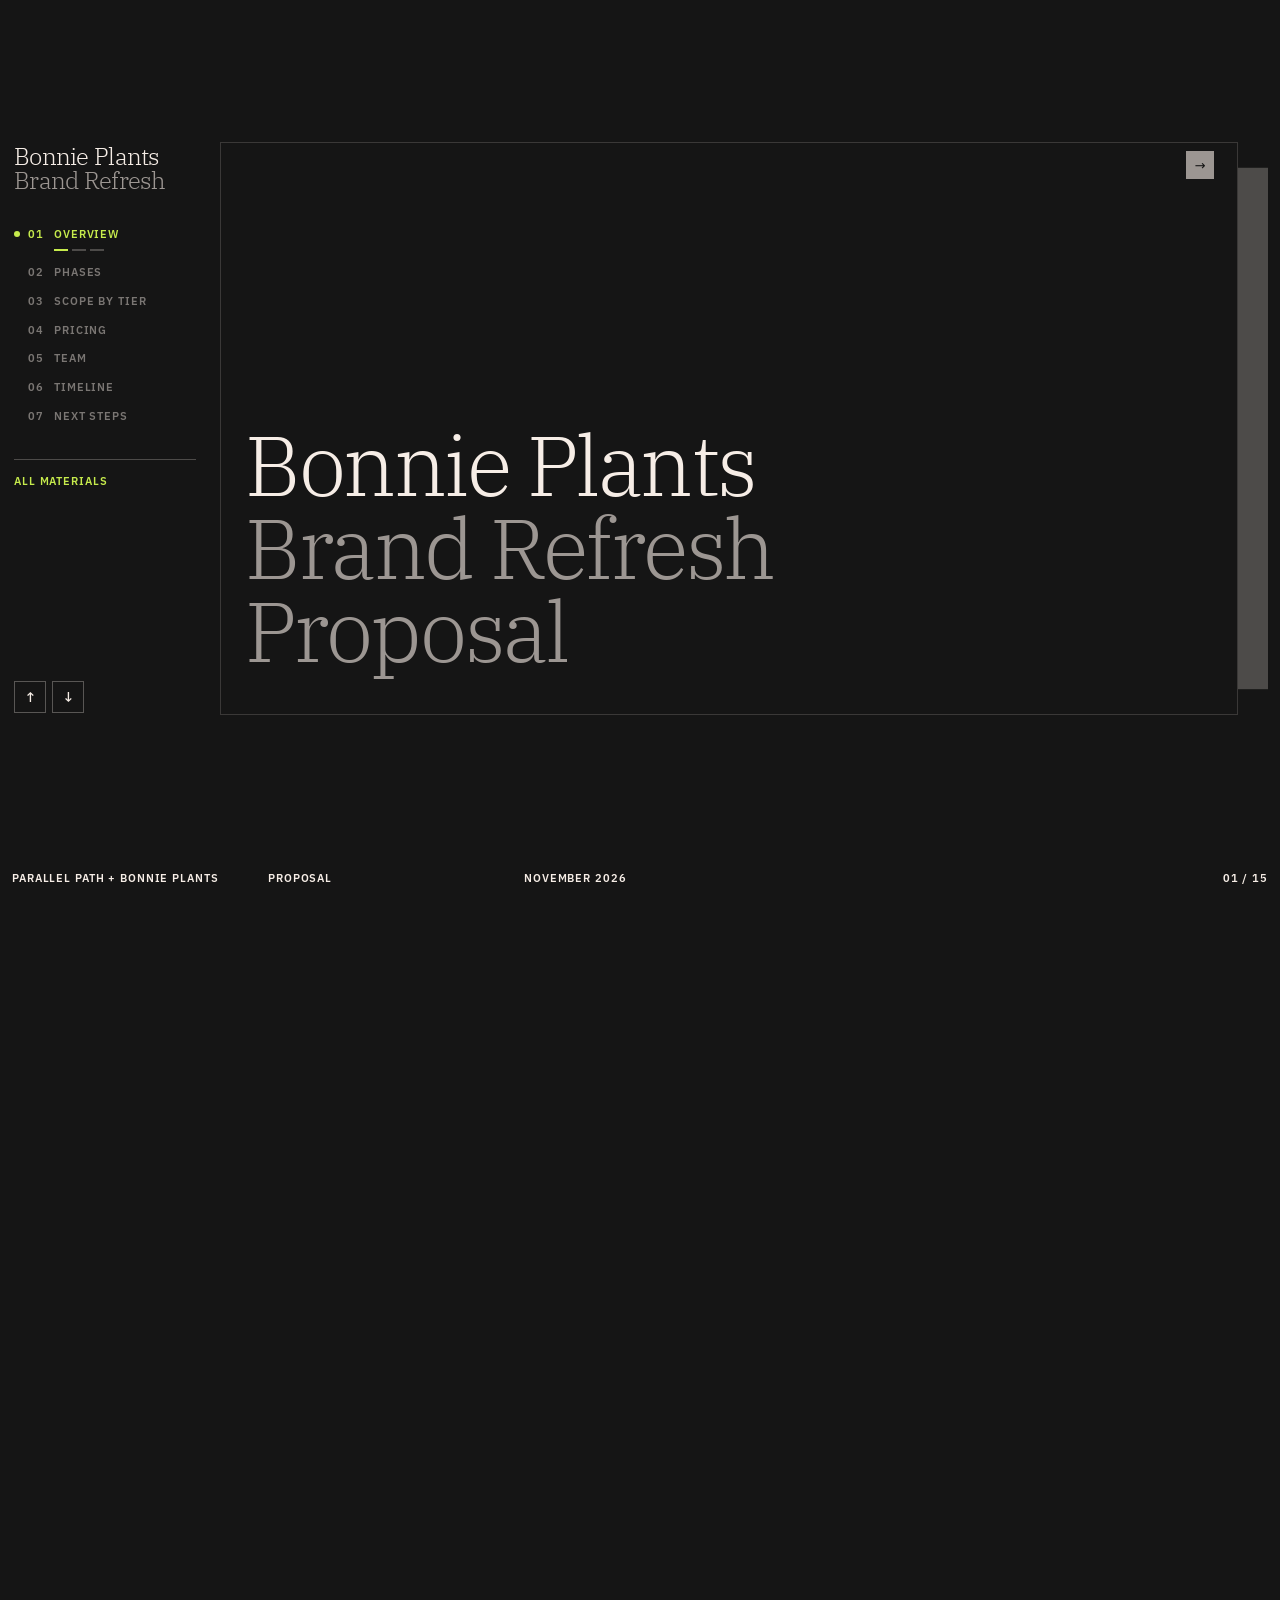
==== commit 3443267f: "Link research and proposal back to the hub and to each other" ====
--- a/proposal/index.html
+++ b/proposal/index.html
@@ -14,7 +14,7 @@
      chapter, one .slide per slide. deck.js builds the index, the chapter
      label on every slide, the arrows and the page numbers. The copy in
      every slide is a placeholder. See CLAUDE.md. -->
-<main class="deck" data-deck data-title="Bonnie Plants|Brand Refresh" aria-label="Bonnie Plants, Brand Refresh, Proposal">
+<main class="deck" data-deck data-home="../index.html" data-title="Bonnie Plants|Brand Refresh" aria-label="Bonnie Plants, Brand Refresh, Proposal">
   <div class="deck-stage">
     <nav class="deck-index" aria-label="Chapters"></nav>
     <div class="deck-frame">
@@ -321,41 +321,48 @@
 
         <article class="slide ground-linen">
           <h2 class="display-4">Your team at Parallel Path</h2>
-          <div class="people push">
-            <div class="person">
+          <div class="people is-tags push">
+            <div class="person">
+              <svg class="tag" viewBox="0 0 240 600" preserveAspectRatio="none" aria-hidden="true"><path d="M0 24 Q0 0 24 0 H216 Q240 0 240 24 V450 L120 600 L0 450 Z" fill="#CDEBD3"/><circle cx="120" cy="30" r="11" fill="var(--bg)"/></svg>
+              <img class="photo" src="assets/img/kelli_color.jpg" alt="Kelli">
+              <p class="subhead">Kelli</p>
+              <p class="label">Associate Director, Integrated Strategy &amp; Insights</p>
+            </div>
+            <div class="person">
+              <svg class="tag" viewBox="0 0 240 600" preserveAspectRatio="none" aria-hidden="true"><path d="M0 24 Q0 0 24 0 H216 Q240 0 240 24 V450 L120 600 L0 450 Z" fill="#F6E7A1"/><circle cx="120" cy="30" r="11" fill="var(--bg)"/></svg>
               <img class="photo" src="assets/img/john2_color_1.jpg" alt="John">
               <p class="subhead">John</p>
               <p class="label">CEO</p>
             </div>
             <div class="person">
+              <svg class="tag" viewBox="0 0 240 600" preserveAspectRatio="none" aria-hidden="true"><path d="M0 24 Q0 0 24 0 H216 Q240 0 240 24 V450 L120 600 L0 450 Z" fill="#F6CFD3"/><circle cx="120" cy="30" r="11" fill="var(--bg)"/></svg>
+              <img class="photo" src="assets/img/maddie_color.jpg" alt="Maddie">
+              <p class="subhead">Maddie</p>
+              <p class="label">Project Manager</p>
+            </div>
+            <div class="person">
+              <svg class="tag" viewBox="0 0 240 600" preserveAspectRatio="none" aria-hidden="true"><path d="M0 24 Q0 0 24 0 H216 Q240 0 240 24 V450 L120 600 L0 450 Z" fill="#CFE4F2"/><circle cx="120" cy="30" r="11" fill="var(--bg)"/></svg>
+              <img class="photo" src="assets/img/michael_color.jpg" alt="Michael">
+              <p class="subhead">Michael</p>
+              <p class="label">Creative Director</p>
+            </div>
+            <div class="person">
+              <svg class="tag" viewBox="0 0 240 600" preserveAspectRatio="none" aria-hidden="true"><path d="M0 24 Q0 0 24 0 H216 Q240 0 240 24 V450 L120 600 L0 450 Z" fill="#F8D8BE"/><circle cx="120" cy="30" r="11" fill="var(--bg)"/></svg>
               <img class="photo" src="assets/img/amanda_2024_color.jpg" alt="Amanda">
               <p class="subhead">Amanda</p>
               <p class="label">Vice President, Client Experience &amp; Integrated Strategy</p>
             </div>
             <div class="person">
-              <img class="photo" src="assets/img/michael_color.jpg" alt="Michael">
-              <p class="subhead">Michael</p>
-              <p class="label">Creative Director</p>
-            </div>
-            <div class="person">
-              <img class="photo" src="assets/img/kelli_color.jpg" alt="Kelli">
-              <p class="subhead">Kelli</p>
-              <p class="label">Associate Director, Integrated Strategy &amp; Insights</p>
-            </div>
-            <div class="person">
+              <svg class="tag" viewBox="0 0 240 600" preserveAspectRatio="none" aria-hidden="true"><path d="M0 24 Q0 0 24 0 H216 Q240 0 240 24 V450 L120 600 L0 450 Z" fill="#DDD3F0"/><circle cx="120" cy="30" r="11" fill="var(--bg)"/></svg>
               <img class="photo" src="assets/img/willow_color.jpg" alt="Willow">
               <p class="subhead">Willow</p>
               <p class="label">Senior Director of Media Operations</p>
             </div>
             <div class="person">
+              <svg class="tag" viewBox="0 0 240 600" preserveAspectRatio="none" aria-hidden="true"><path d="M0 24 Q0 0 24 0 H216 Q240 0 240 24 V450 L120 600 L0 450 Z" fill="#E2EFC2"/><circle cx="120" cy="30" r="11" fill="var(--bg)"/></svg>
               <img class="photo" src="assets/img/julia_color.jpg" alt="Julia">
               <p class="subhead">Julia</p>
               <p class="label">Associate Director of Client Strategy</p>
-            </div>
-            <div class="person">
-              <img class="photo" src="assets/img/maddie_color.jpg" alt="Maddie">
-              <p class="subhead">Maddie</p>
-              <p class="label">Project Manager</p>
             </div>
           </div>
         </article>
@@ -470,6 +477,11 @@
         <article class="slide slide-close ground-slate">
           <h2 class="display-3">Your partners in plants.</h2>
           <p class="lead muted" style="--tone: 80">Thank you for considering Parallel Path.</p>
+          <nav class="close-links label" aria-label="The other pieces">
+            <a href="../index.html">All materials</a>
+            <a href="../research/index.html">Research and findings</a>
+            <a href="../pitch/index.html">The presentation</a>
+          </nav>
           <img class="wordmark" src="assets/img/parallel-path-wordmark.svg" alt="Parallel Path">
         </article>
 
@@ -488,6 +500,7 @@
   <span>Proposal</span>
   <span>November 2026</span>
   <span class="deck-page" aria-hidden="true"></span>
+  <a class="deck-home-foot" href="../index.html">All materials</a>
 </footer>
 
 <script src="assets/js/deck.js"></script>
--- a/proposal/assets/css/proposal.css
+++ b/proposal/assets/css/proposal.css
@@ -309,6 +309,24 @@
 .person > .subhead { margin-top: max(1.15cqw, calc(12px * var(--floor))); }
 .person > .label { margin-top: max(0.42cqw, calc(4px * var(--floor))); }
 
+/* Team as plant tags, rebuilt from the pitch deck's team slide: one
+   pastel tag per person, staggered like a planted bed, no hierarchy.
+   The pastels sit outside the brand palette on purpose, to read as
+   nursery tags (pitch deck, Nov 17). Percent padding and margins follow
+   the tag's width, so the photo and text keep their place at any size. */
+.people.is-tags { grid-template-rows: auto; align-items: start; column-gap: 1.25cqw; }
+.people.is-tags .person { position: relative; aspect-ratio: 240 / 600; padding: 24.2% 6.7% 0; }
+.people.is-tags .tag { position: absolute; inset: 0; width: 100%; height: 100%; }
+.people.is-tags .person > :not(.tag) { position: relative; }
+.people.is-tags .person > .photo { flex: none; aspect-ratio: 208 / 204; }
+.people.is-tags .person > .subhead { margin-top: 8.5%; }
+.people.is-tags .person:nth-child(2) { margin-top: 2.29cqw; }
+.people.is-tags .person:nth-child(3) { margin-top: 0.73cqw; }
+.people.is-tags .person:nth-child(4) { margin-top: 3.02cqw; }
+.people.is-tags .person:nth-child(5) { margin-top: 1.04cqw; }
+.people.is-tags .person:nth-child(6) { margin-top: 2.6cqw; }
+.people.is-tags .person:nth-child(7) { margin-top: 0.31cqw; }
+
 /* ---------- COVER AND CLOSE ---------- */
 
 /* The cover. The title sits at the foot, one line per part: client,
@@ -330,6 +348,19 @@
 /* The closing slide. The Parallel Path wordmark runs the full width of
    the foot and off its edges, as on the pitch deck's opening slide. */
 .slide-close { padding-bottom: 19cqw; }
+/* Links on to the hub and the other two pieces, under the thank-you. */
+.close-links { position: relative; z-index: 2; display: flex; flex-wrap: wrap; gap: 1.5cqw 3cqw; margin-top: 3cqw; }
+.close-links a {
+  min-width: 14cqw;
+  padding-top: 0.8em;
+  border-top: 2px solid var(--lime);
+  font-size: max(11px, 0.9cqw);
+  color: var(--lime);
+  text-decoration: none;
+}
+.close-links a:hover, .close-links a:focus-visible { color: var(--linen); border-top-color: var(--linen); }
+/* Stacked, the footer carries the hub link. */
+.deck-home-foot { color: var(--lime); text-decoration: none; }
 .wordmark {
   position: absolute;
   left: -2.03cqw;
@@ -433,6 +464,21 @@
   .deck-pips i { width: 14px; height: 2px; background: color-mix(in srgb, var(--linen) 25%, transparent); }
   .deck-pips i.on { background: var(--lime); }
   .deck-ctrl { margin-top: auto; padding-top: 14px; display: flex; gap: 6px; }
+  /* Back to the hub, under the chapters. */
+  .deck-home {
+    display: block;
+    margin-top: 28px;
+    padding-top: 14px;
+    border-top: 1px solid color-mix(in srgb, var(--linen) 25%, transparent);
+    font: 600 11px / 1.34 var(--sans);
+    letter-spacing: 0.08em;
+    text-transform: uppercase;
+    color: var(--lime);
+    text-decoration: none;
+  }
+  .deck-home:hover { text-decoration: underline; text-underline-offset: 0.25em; }
+  /* Live, the index carries the hub link, so the footer drops its copy. */
+  body:has(.deck.is-live) .deck-home-foot { display: none; }
 
   /* Arrow buttons. Square, a thin rule around. */
   .deck-btn {
@@ -561,4 +607,5 @@
   .slide-foot { display: grid; }
   /* The wordmark fills the foot of the closing slide, so the line stays off it. */
   .slide-close .slide-foot { display: none; }
-}
+  .close-links { display: none; }
+}
